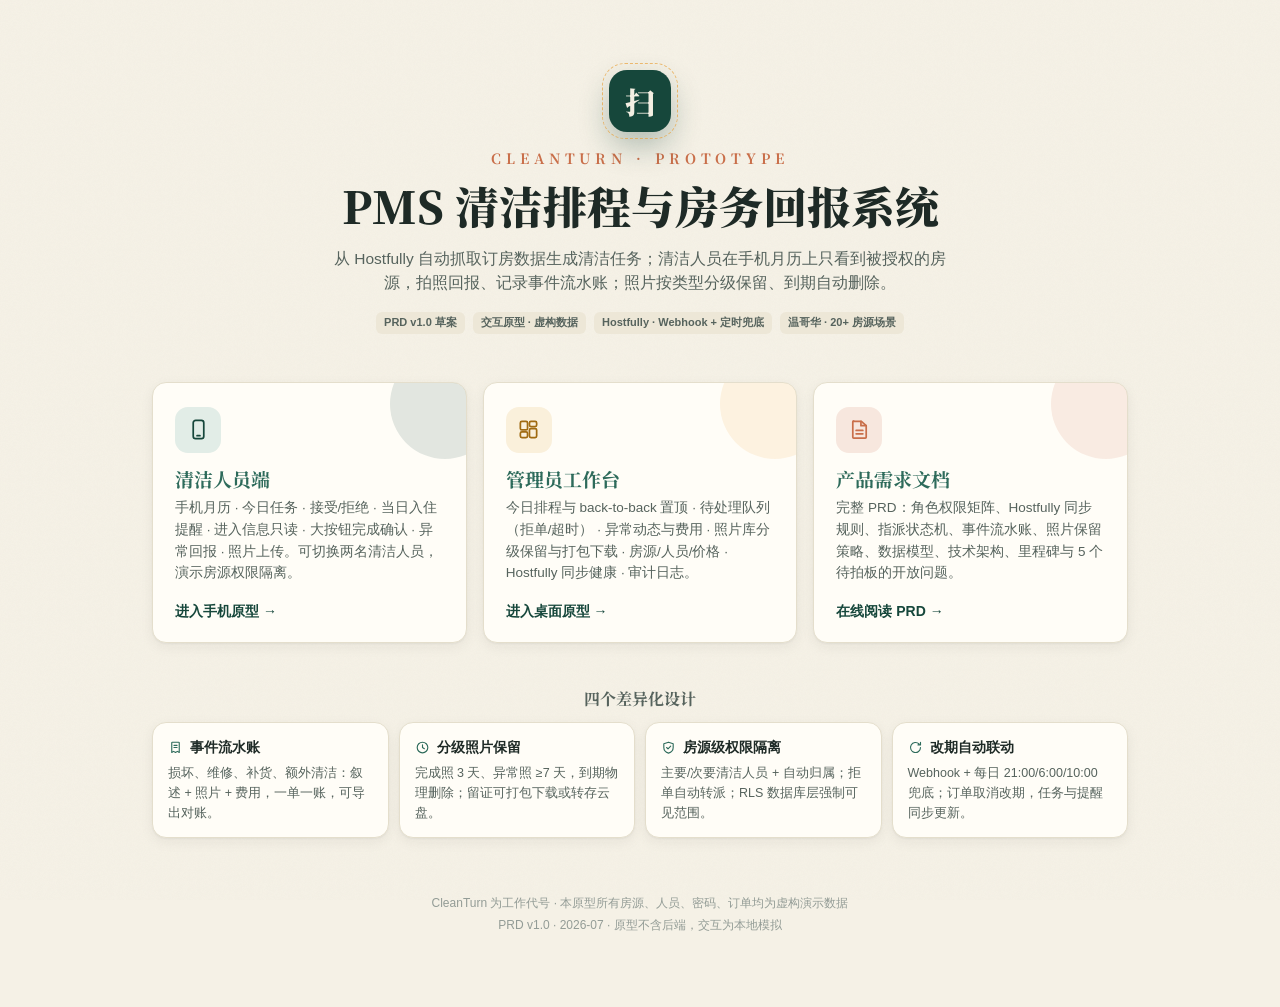
==== index.html @ aac8ac2a "CleanTurn v1.0: PRD + 交互原型（清洁人员端 / 管理员工作台 / 在线PRD） - PRD.md: 完整产品需求文档（角色权限、Hostfully 同步、指派状态机、   事件流" ====
<!DOCTYPE html>
<html lang="zh-CN">
<head>
<meta charset="UTF-8">
<meta name="viewport" content="width=device-width, initial-scale=1">
<title>CleanTurn · PMS 清洁排程与房务回报系统 — PRD 与交互原型</title>
<meta name="description" content="短租清洁排程系统的产品需求文档与可交互网页原型（演示数据均为虚构）">
<link rel="preconnect" href="https://fonts.googleapis.com">
<link rel="preconnect" href="https://fonts.gstatic.com" crossorigin>
<link href="https://fonts.googleapis.com/css2?family=Noto+Serif+SC:wght@600;700;900&display=swap" rel="stylesheet">
<link rel="stylesheet" href="assets/styles.css">
<style>
  .wrap { position: relative; z-index: 1; max-width: 1020px; margin: 0 auto; padding: 40px 22px 70px; }
  .hero { text-align: center; padding: 30px 0 40px; }
  .hero .mark {
    width: 62px; height: 62px; border-radius: 18px; background: var(--spruce); color: #F3EFE2;
    display: inline-flex; align-items: center; justify-content: center;
    font-family: var(--font-display); font-weight: 900; font-size: 30px;
    box-shadow: 0 14px 30px rgba(22,71,59,.3); margin-bottom: 18px;
    position: relative;
  }
  .hero .mark::after {
    content: ""; position: absolute; inset: -7px; border-radius: 23px;
    border: 1.5px dashed var(--amber); opacity: .7;
  }
  .hero h1 { font-size: clamp(30px, 5vw, 44px); font-weight: 900; line-height: 1.25; }
  .hero h1 .en { display: block; font-size: 14px; letter-spacing: .35em; color: var(--clay); font-weight: 700; margin-bottom: 10px; }
  .hero p.lead { max-width: 620px; margin: 14px auto 0; color: var(--ink-2); font-size: 15.5px; }
  .hero .meta { margin-top: 16px; display: flex; gap: 8px; justify-content: center; flex-wrap: wrap; }

  .doors { display: grid; grid-template-columns: repeat(3, 1fr); gap: 16px; margin-top: 8px; }
  @media (max-width: 860px) { .doors { grid-template-columns: 1fr; } }
  .door { display: flex; flex-direction: column; padding: 24px 22px 20px; position: relative; overflow: hidden; transition: transform .18s, box-shadow .18s; }
  .door:hover { transform: translateY(-3px); box-shadow: var(--shadow-2); }
  .door .d-ico { width: 46px; height: 46px; border-radius: 13px; display: flex; align-items: center; justify-content: center; margin-bottom: 14px; }
  .door .d-ico .icon { width: 23px; height: 23px; }
  .door h2 { font-size: 19px; margin-bottom: 6px; }
  .door p { font-size: 13.5px; color: var(--ink-2); flex: 1; }
  .door .go { margin-top: 16px; display: inline-flex; align-items: center; gap: 6px; font-weight: 700; font-size: 14px; color: var(--spruce); }
  .door::after { content: ""; position: absolute; right: -34px; top: -34px; width: 110px; height: 110px; border-radius: 50%; opacity: .12; }
  .door-cleaner .d-ico { background: var(--spruce-soft); color: var(--spruce); }
  .door-cleaner::after { background: var(--spruce); }
  .door-admin .d-ico { background: var(--amber-soft); color: #A06B12; }
  .door-admin::after { background: var(--amber); }
  .door-prd .d-ico { background: var(--clay-soft); color: var(--clay); }
  .door-prd::after { background: var(--clay); }

  .strip { margin-top: 46px; }
  .strip h3 { font-size: 16px; margin-bottom: 12px; text-align: center; color: var(--ink-2); }
  .feat-grid { display: grid; grid-template-columns: repeat(4, 1fr); gap: 10px; }
  @media (max-width: 860px) { .feat-grid { grid-template-columns: repeat(2, 1fr); } }
  .feat { padding: 14px 15px; font-size: 12.5px; color: var(--ink-2); }
  .feat b { display: flex; align-items: center; gap: 7px; font-size: 13.5px; color: var(--ink); margin-bottom: 4px; }
  .feat b .icon { width: 15px; height: 15px; color: var(--spruce-mid); }

  footer { text-align: center; margin-top: 54px; font-size: 12px; color: var(--ink-3); line-height: 1.9; }
</style>
</head>
<body>
<div class="wrap">
  <div class="hero rise">
    <div class="mark">扫</div>
    <h1><span class="en">CLEANTURN · PROTOTYPE</span>PMS 清洁排程与房务回报系统</h1>
    <p class="lead">从 Hostfully 自动抓取订房数据生成清洁任务；清洁人员在手机月历上只看到被授权的房源，拍照回报、记录事件流水账；照片按类型分级保留、到期自动删除。</p>
    <div class="meta">
      <span class="tag">PRD v1.0 草案</span>
      <span class="tag">交互原型 · 虚构数据</span>
      <span class="tag">Hostfully · Webhook + 定时兜底</span>
      <span class="tag">温哥华 · 20+ 房源场景</span>
    </div>
  </div>

  <div class="doors">
    <a class="card door door-cleaner rise rise-1" href="cleaner.html">
      <span class="d-ico"><svg class="icon" viewBox="0 0 24 24" fill="none" stroke="currentColor" stroke-width="1.8" stroke-linecap="round" stroke-linejoin="round"><rect x="6.5" y="2.5" width="11" height="19" rx="2.5"/><path d="M10.5 18.5h3"/></svg></span>
      <h2>清洁人员端</h2>
      <p>手机月历 · 今日任务 · 接受/拒绝 · 当日入住提醒 · 进入信息只读 · 大按钮完成确认 · 异常回报 · 照片上传。可切换两名清洁人员，演示房源权限隔离。</p>
      <span class="go">进入手机原型 →</span>
    </a>
    <a class="card door door-admin rise rise-2" href="admin.html">
      <span class="d-ico"><svg class="icon" viewBox="0 0 24 24" fill="none" stroke="currentColor" stroke-width="1.8" stroke-linecap="round" stroke-linejoin="round"><rect x="3.5" y="3.5" width="7.5" height="9" rx="1.6"/><rect x="13" y="3.5" width="7.5" height="5.5" rx="1.6"/><rect x="13" y="11" width="7.5" height="9.5" rx="1.6"/><rect x="3.5" y="14.5" width="7.5" height="6" rx="1.6"/></svg></span>
      <h2>管理员工作台</h2>
      <p>今日排程与 back-to-back 置顶 · 待处理队列（拒单/超时） · 异常动态与费用 · 照片库分级保留与打包下载 · 房源/人员/价格 · Hostfully 同步健康 · 审计日志。</p>
      <span class="go">进入桌面原型 →</span>
    </a>
    <a class="card door door-prd rise rise-3" href="prd.html">
      <span class="d-ico"><svg class="icon" viewBox="0 0 24 24" fill="none" stroke="currentColor" stroke-width="1.8" stroke-linecap="round" stroke-linejoin="round"><path d="M6 3.5h8L19 8v12a1 1 0 0 1-1 1H6a1 1 0 0 1-1-1v-16a1 1 0 0 1 1-1Z"/><path d="M13.5 3.5V8H19M8.5 13h7M8.5 16.5h7"/></svg></span>
      <h2>产品需求文档</h2>
      <p>完整 PRD：角色权限矩阵、Hostfully 同步规则、指派状态机、事件流水账、照片保留策略、数据模型、技术架构、里程碑与 5 个待拍板的开放问题。</p>
      <span class="go">在线阅读 PRD →</span>
    </a>
  </div>

  <div class="strip rise rise-4">
    <h3>四个差异化设计</h3>
    <div class="feat-grid">
      <div class="card feat"><b><svg class="icon" viewBox="0 0 24 24" fill="none" stroke="currentColor" stroke-width="1.8" stroke-linecap="round" stroke-linejoin="round"><path d="M7 3.5h10a1 1 0 0 1 1 1V20l-3-1.8L12 20l-3-1.8L6 20V4.5a1 1 0 0 1 1-1Z"/><path d="M9.5 8.5h5M9.5 12h5"/></svg>事件流水账</b>损坏、维修、补货、额外清洁：叙述 + 照片 + 费用，一单一账，可导出对账。</div>
      <div class="card feat"><b><svg class="icon" viewBox="0 0 24 24" fill="none" stroke="currentColor" stroke-width="1.8" stroke-linecap="round" stroke-linejoin="round"><circle cx="12" cy="12" r="8.5"/><path d="M12 7.5V12l3 2"/></svg>分级照片保留</b>完成照 3 天、异常照 ≥7 天，到期物理删除；留证可打包下载或转存云盘。</div>
      <div class="card feat"><b><svg class="icon" viewBox="0 0 24 24" fill="none" stroke="currentColor" stroke-width="1.8" stroke-linecap="round" stroke-linejoin="round"><path d="M12 3.5 19.5 6v6c0 4.6-3.1 7.6-7.5 9-4.4-1.4-7.5-4.4-7.5-9V6Z"/><path d="M9 12l2.2 2.2L15.5 9.8"/></svg>房源级权限隔离</b>主要/次要清洁人员 + 自动归属；拒单自动转派；RLS 数据库层强制可见范围。</div>
      <div class="card feat"><b><svg class="icon" viewBox="0 0 24 24" fill="none" stroke="currentColor" stroke-width="1.8" stroke-linecap="round" stroke-linejoin="round"><path d="M20 12a8 8 0 1 1-2.3-5.6M20 3.8v4h-4"/></svg>改期自动联动</b>Webhook + 每日 21:00/6:00/10:00 兜底；订单取消改期，任务与提醒同步更新。</div>
    </div>
  </div>

  <footer>
    CleanTurn 为工作代号 · 本原型所有房源、人员、密码、订单均为虚构演示数据<br>
    PRD v1.0 · 2026-07 · 原型不含后端，交互为本地模拟
  </footer>
</div>
</body>
</html>
---- assets/styles.css ----
/* CleanTurn 原型 · 共享设计系统
   方向：亚麻米白 × 云杉深绿 × 琥珀晨光 —— 精品民宿的后台质感 */

:root {
  --bg: #F5F1E6;
  --bg-deep: #EDE7D7;
  --card: #FFFDF7;
  --card-solid: #FFFFFF;
  --ink: #1E2A26;
  --ink-2: #56635D;
  --ink-3: #939C96;
  --line: #E4DECC;
  --line-strong: #D3CCB6;

  --spruce: #16473B;
  --spruce-deep: #0C332A;
  --spruce-soft: #E2EDE7;
  --spruce-mid: #2E6B5B;

  --amber: #E8A13C;
  --amber-soft: #FAF0DB;
  --clay: #C96F4A;
  --clay-soft: #F7E7DE;

  /* 状态色（固定，含图标+文字，不单靠颜色） */
  --st-good: #0CA30C;
  --st-good-bg: #E6F4E6;
  --st-warn: #B97C00;
  --st-warn-bg: #FBEFD3;
  --st-serious: #C05A32;
  --st-serious-bg: #F9E5DB;
  --st-critical: #C22F2F;
  --st-critical-bg: #F9E0E0;
  --st-info: #1C5CAB;
  --st-info-bg: #E2ECF8;
  --st-neutral: #6A756F;
  --st-neutral-bg: #ECEAE0;

  --radius: 14px;
  --radius-sm: 10px;
  --shadow-1: 0 1px 2px rgba(30, 42, 38, .05), 0 4px 14px rgba(30, 42, 38, .06);
  --shadow-2: 0 2px 6px rgba(30, 42, 38, .08), 0 14px 34px rgba(30, 42, 38, .12);
  --font-display: "Noto Serif SC", "Songti SC", "SimSun", serif;
  --font-body: -apple-system, BlinkMacSystemFont, "PingFang SC", "Hiragino Sans GB",
    "Microsoft YaHei", "Segoe UI", sans-serif;
}

* { box-sizing: border-box; margin: 0; padding: 0; }
html { -webkit-text-size-adjust: 100%; }
body {
  font-family: var(--font-body);
  background: var(--bg);
  color: var(--ink);
  line-height: 1.6;
  font-size: 15px;
  -webkit-font-smoothing: antialiased;
}
/* 亚麻纸纹理 */
body::before {
  content: "";
  position: fixed; inset: 0; pointer-events: none; z-index: 0;
  background-image: url("data:image/svg+xml,%3Csvg xmlns='http://www.w3.org/2000/svg' width='140' height='140' viewBox='0 0 140 140'%3E%3Cfilter id='n'%3E%3CfeTurbulence type='fractalNoise' baseFrequency='0.9' numOctaves='2'/%3E%3C/filter%3E%3Crect width='140' height='140' filter='url(%23n)' opacity='0.05'/%3E%3C/svg%3E");
  opacity: .5;
}
img { max-width: 100%; display: block; }
a { color: var(--spruce-mid); text-decoration: none; }
button { font-family: inherit; cursor: pointer; border: none; background: none; color: inherit; }
input, select, textarea { font-family: inherit; font-size: 14px; color: var(--ink); }

h1, h2, h3, .display { font-family: var(--font-display); font-weight: 700; line-height: 1.3; }

.mono-num { font-variant-numeric: tabular-nums; }

/* ---------- 通用组件 ---------- */
.card {
  background: var(--card);
  border: 1px solid var(--line);
  border-radius: var(--radius);
  box-shadow: var(--shadow-1);
}
.card-pad { padding: 18px 20px; }

.btn {
  display: inline-flex; align-items: center; justify-content: center; gap: 8px;
  border-radius: var(--radius-sm);
  padding: 10px 18px;
  font-size: 14px; font-weight: 600;
  border: 1px solid transparent;
  transition: transform .12s ease, box-shadow .12s ease, background .12s ease;
  white-space: nowrap;
}
.btn:active { transform: translateY(1px) scale(.99); }
.btn-primary { background: var(--spruce); color: #F3EFE2; box-shadow: 0 6px 16px rgba(22, 71, 59, .25); }
.btn-primary:hover { background: var(--spruce-deep); }
.btn-ghost { background: transparent; border-color: var(--line-strong); color: var(--ink-2); }
.btn-ghost:hover { background: var(--bg-deep); color: var(--ink); }
.btn-amber { background: var(--amber); color: #3A2A0A; }
.btn-danger-ghost { background: transparent; border-color: #E7C3C3; color: var(--st-critical); }
.btn-danger-ghost:hover { background: var(--st-critical-bg); }
.btn-sm { padding: 6px 12px; font-size: 13px; border-radius: 8px; }
.btn-block { width: 100%; }
.btn-xl {
  width: 100%; padding: 18px; font-size: 18px; font-weight: 700;
  border-radius: 16px; letter-spacing: .04em;
}
.btn[disabled] { opacity: .45; cursor: not-allowed; }

.icon { width: 18px; height: 18px; flex: none; }
.icon-sm { width: 15px; height: 15px; }

/* 状态徽章：图标 + 文字，不单靠颜色 */
.chip {
  display: inline-flex; align-items: center; gap: 5px;
  font-size: 12px; font-weight: 600;
  padding: 3px 10px 3px 8px; border-radius: 999px;
  line-height: 1.5; white-space: nowrap;
}
.chip .dot { width: 7px; height: 7px; border-radius: 50%; background: currentColor; flex: none; }
.chip-offered   { background: var(--st-warn-bg);     color: var(--st-warn); }
.chip-pending   { background: var(--st-neutral-bg);  color: var(--st-neutral); }
.chip-progress  { background: var(--st-info-bg);     color: var(--st-info); }
.chip-completed { background: var(--st-good-bg);     color: #0A7A0A; }
.chip-issue     { background: var(--st-serious-bg);  color: var(--st-serious); }
.chip-cancelled { background: var(--st-neutral-bg);  color: var(--st-neutral); text-decoration: line-through; }
.chip-critical  { background: var(--st-critical-bg); color: var(--st-critical); }

.badge-b2b {
  display: inline-flex; align-items: center; gap: 4px;
  background: var(--clay-soft); color: #A34E28;
  border: 1px dashed #D9A184;
  font-size: 11px; font-weight: 700; letter-spacing: .02em;
  padding: 2px 8px; border-radius: 7px;
}

.tag {
  display: inline-block; font-size: 11px; font-weight: 600;
  padding: 2px 8px; border-radius: 6px;
  background: var(--bg-deep); color: var(--ink-2);
}

/* KPI 磁贴（label + 数值 + 说明） */
.kpi {
  background: var(--card);
  border: 1px solid var(--line);
  border-radius: var(--radius);
  padding: 14px 18px 12px;
  box-shadow: var(--shadow-1);
  position: relative;
  overflow: hidden;
}
.kpi::after {
  content: ""; position: absolute; left: 18px; right: 18px; top: 0;
  height: 3px; border-radius: 0 0 3px 3px; background: var(--kpi-accent, var(--spruce));
  opacity: .85;
}
.kpi .kpi-label { font-size: 12.5px; color: var(--ink-2); font-weight: 500; }
.kpi .kpi-value { font-size: 34px; font-weight: 650; line-height: 1.2; margin-top: 2px; }
.kpi .kpi-sub { font-size: 12px; color: var(--ink-3); margin-top: 2px; display: flex; align-items: center; gap: 5px; }

/* 表格 */
.table { width: 100%; border-collapse: collapse; font-size: 13.5px; }
.table th {
  text-align: left; font-size: 12px; font-weight: 600; color: var(--ink-3);
  padding: 8px 12px; border-bottom: 1px solid var(--line);
  letter-spacing: .03em; white-space: nowrap;
}
.table td { padding: 11px 12px; border-bottom: 1px solid #EFEADB; vertical-align: middle; }
.table tr:last-child td { border-bottom: none; }
.table tbody tr { transition: background .12s; }
.table tbody tr:hover { background: rgba(22, 71, 59, .035); }
.table .num { font-variant-numeric: tabular-nums; }

/* 头像 */
.avatar {
  width: 34px; height: 34px; border-radius: 50%;
  display: inline-flex; align-items: center; justify-content: center;
  font-size: 13px; font-weight: 700; color: #F5F1E6; flex: none;
  font-family: var(--font-display);
}
.avatar-a { background: #3D6B5C; }
.avatar-g { background: #A9713F; }
.avatar-sm { width: 26px; height: 26px; font-size: 11px; }

/* 弹层 */
.modal-mask {
  position: fixed; inset: 0; z-index: 90;
  background: rgba(20, 30, 26, .45);
  display: flex; align-items: center; justify-content: center;
  padding: 24px;
  animation: fadeIn .18s ease;
  backdrop-filter: blur(2px);
}
.modal {
  background: var(--card-solid);
  border-radius: 18px;
  max-width: 400px; width: 100%;
  padding: 26px 24px 22px;
  box-shadow: var(--shadow-2);
  animation: popIn .22s cubic-bezier(.2, .9, .3, 1.2);
}
.modal h3 { font-size: 18px; margin-bottom: 8px; }
.modal p { font-size: 14px; color: var(--ink-2); }
.modal .modal-actions { display: flex; gap: 10px; margin-top: 20px; }
.modal .modal-actions .btn { flex: 1; }

.toast-wrap {
  position: fixed; left: 50%; bottom: 34px; transform: translateX(-50%);
  z-index: 120; display: flex; flex-direction: column; gap: 8px; align-items: center;
  pointer-events: none; width: max-content; max-width: 92vw;
}
.toast {
  background: var(--spruce-deep); color: #EDE9DC;
  font-size: 13.5px; font-weight: 500;
  padding: 10px 18px; border-radius: 999px;
  box-shadow: var(--shadow-2);
  display: flex; align-items: center; gap: 8px;
  animation: toastUp .28s cubic-bezier(.2, .9, .3, 1.15);
}
.toast .icon { width: 16px; height: 16px; }

/* 表单 */
.field { margin-bottom: 14px; }
.field label { display: block; font-size: 12.5px; font-weight: 600; color: var(--ink-2); margin-bottom: 5px; }
.field input, .field select, .field textarea {
  width: 100%; border: 1px solid var(--line-strong); border-radius: var(--radius-sm);
  padding: 9px 12px; background: var(--card-solid); outline: none;
  transition: border-color .12s, box-shadow .12s;
}
.field textarea { resize: vertical; min-height: 72px; }
.field input:focus, .field select:focus, .field textarea:focus {
  border-color: var(--spruce-mid);
  box-shadow: 0 0 0 3px rgba(46, 107, 91, .14);
}

/* 时间线 */
.timeline { list-style: none; }
.timeline li { position: relative; padding: 0 0 16px 22px; }
.timeline li::before {
  content: ""; position: absolute; left: 5px; top: 7px;
  width: 7px; height: 7px; border-radius: 50%;
  background: var(--spruce-mid);
}
.timeline li::after {
  content: ""; position: absolute; left: 8px; top: 18px; bottom: -2px;
  width: 1px; background: var(--line-strong);
}
.timeline li:last-child::after { display: none; }
.timeline .tl-time { font-size: 11.5px; color: var(--ink-3); }
.timeline .tl-body { font-size: 13.5px; }

/* 照片占位块 */
.photo {
  aspect-ratio: 4/3; border-radius: 10px; overflow: hidden; position: relative;
  background: linear-gradient(135deg, #DCE7DF, #C7D6CB 55%, #B4C8BB);
  border: 1px solid var(--line);
}
.photo.issue { background: linear-gradient(135deg, #F0DCD0, #E3C0AC 55%, #D8AC93); }
.photo .ph-label {
  position: absolute; left: 7px; bottom: 6px;
  font-size: 10.5px; font-weight: 600; color: rgba(30, 42, 38, .75);
  background: rgba(255, 253, 247, .82); border-radius: 5px; padding: 1px 6px;
}
.photo .ph-count {
  position: absolute; right: 7px; top: 6px;
  font-size: 10px; font-weight: 700; color: #fff;
  background: rgba(30, 42, 38, .55); border-radius: 5px; padding: 1px 6px;
}
.photo img { width: 100%; height: 100%; object-fit: cover; }

/* 空状态 */
.empty {
  text-align: center; color: var(--ink-3); font-size: 13.5px;
  padding: 34px 10px;
}
.empty .display { font-size: 15px; color: var(--ink-2); margin-bottom: 4px; }

/* 动画 */
@keyframes fadeIn { from { opacity: 0; } to { opacity: 1; } }
@keyframes popIn { from { opacity: 0; transform: translateY(14px) scale(.96); } to { opacity: 1; transform: none; } }
@keyframes toastUp { from { opacity: 0; transform: translateY(14px); } to { opacity: 1; transform: none; } }
@keyframes riseIn { from { opacity: 0; transform: translateY(16px); } to { opacity: 1; transform: none; } }
@keyframes sheetUp { from { transform: translateY(100%); } to { transform: none; } }
@keyframes pulseRing {
  0% { box-shadow: 0 0 0 0 rgba(201, 111, 74, .35); }
  80% { box-shadow: 0 0 0 9px rgba(201, 111, 74, 0); }
  100% { box-shadow: 0 0 0 0 rgba(201, 111, 74, 0); }
}
.rise { animation: riseIn .5s cubic-bezier(.2, .8, .3, 1) both; }
.rise-1 { animation-delay: .05s; } .rise-2 { animation-delay: .12s; }
.rise-3 { animation-delay: .19s; } .rise-4 { animation-delay: .26s; }
.rise-5 { animation-delay: .33s; } .rise-6 { animation-delay: .4s; }

::-webkit-scrollbar { width: 10px; height: 10px; }
::-webkit-scrollbar-thumb { background: var(--line-strong); border-radius: 6px; border: 3px solid var(--bg); }
::-webkit-scrollbar-track { background: transparent; }
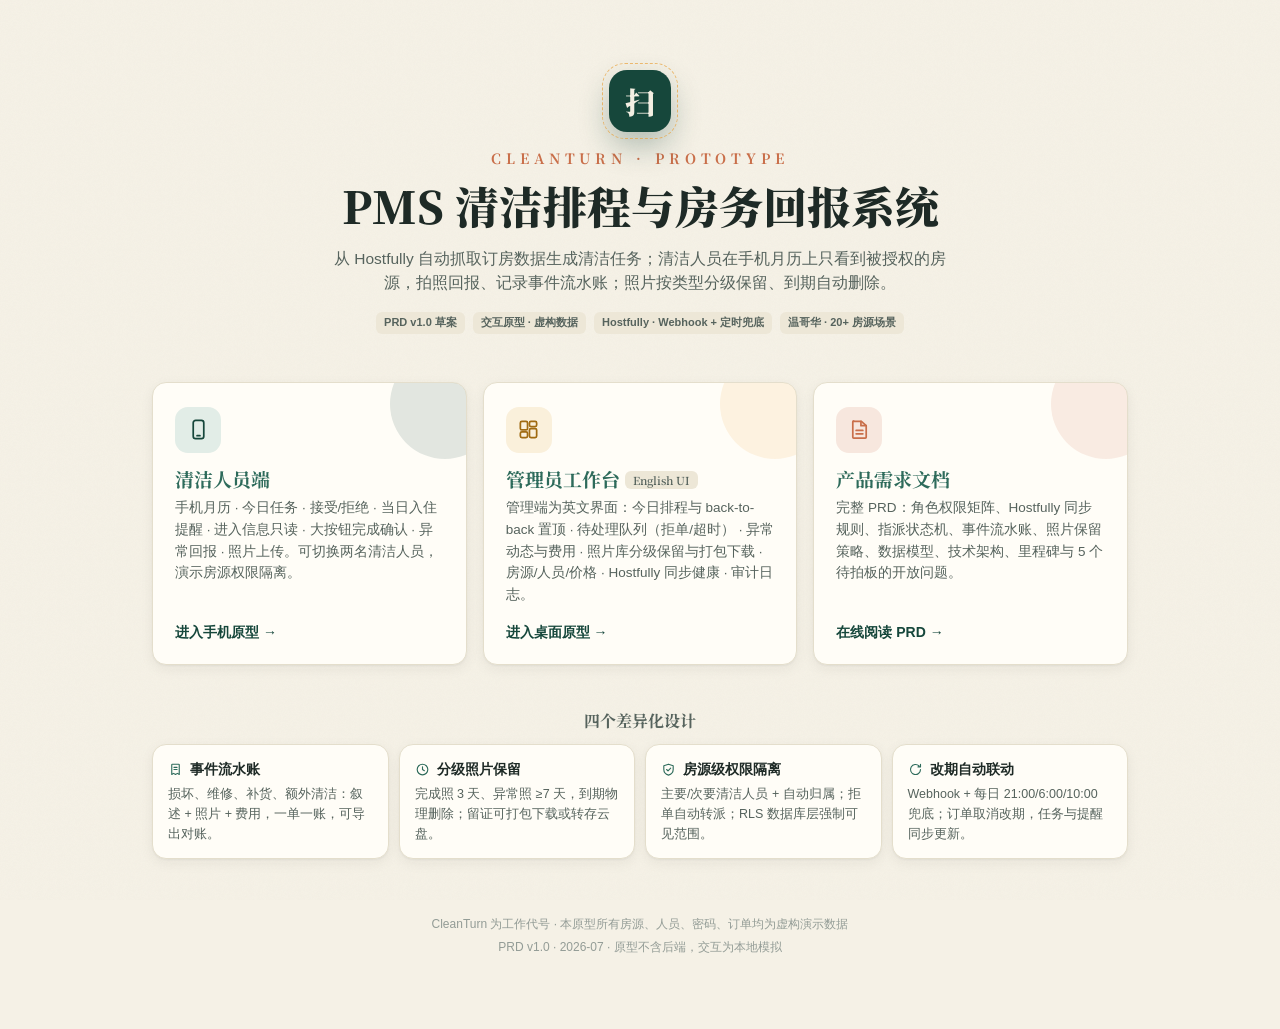
==== commit fb6ba7de: "管理端改为英文界面（业主要求） - admin.js/admin.html 全量英文化：导航、KPI、表格、抽屉、弹窗、toast，   时间改 12 小时制（11:00 AM → 4:00 PM） " ====
--- a/index.html
+++ b/index.html
@@ -79,8 +79,8 @@
     </a>
     <a class="card door door-admin rise rise-2" href="admin.html">
       <span class="d-ico"><svg class="icon" viewBox="0 0 24 24" fill="none" stroke="currentColor" stroke-width="1.8" stroke-linecap="round" stroke-linejoin="round"><rect x="3.5" y="3.5" width="7.5" height="9" rx="1.6"/><rect x="13" y="3.5" width="7.5" height="5.5" rx="1.6"/><rect x="13" y="11" width="7.5" height="9.5" rx="1.6"/><rect x="3.5" y="14.5" width="7.5" height="6" rx="1.6"/></svg></span>
-      <h2>管理员工作台</h2>
-      <p>今日排程与 back-to-back 置顶 · 待处理队列（拒单/超时） · 异常动态与费用 · 照片库分级保留与打包下载 · 房源/人员/价格 · Hostfully 同步健康 · 审计日志。</p>
+      <h2>管理员工作台 <span class="tag" style="vertical-align:2px">English UI</span></h2>
+      <p>管理端为英文界面：今日排程与 back-to-back 置顶 · 待处理队列（拒单/超时） · 异常动态与费用 · 照片库分级保留与打包下载 · 房源/人员/价格 · Hostfully 同步健康 · 审计日志。</p>
       <span class="go">进入桌面原型 →</span>
     </a>
     <a class="card door door-prd rise rise-3" href="prd.html">
